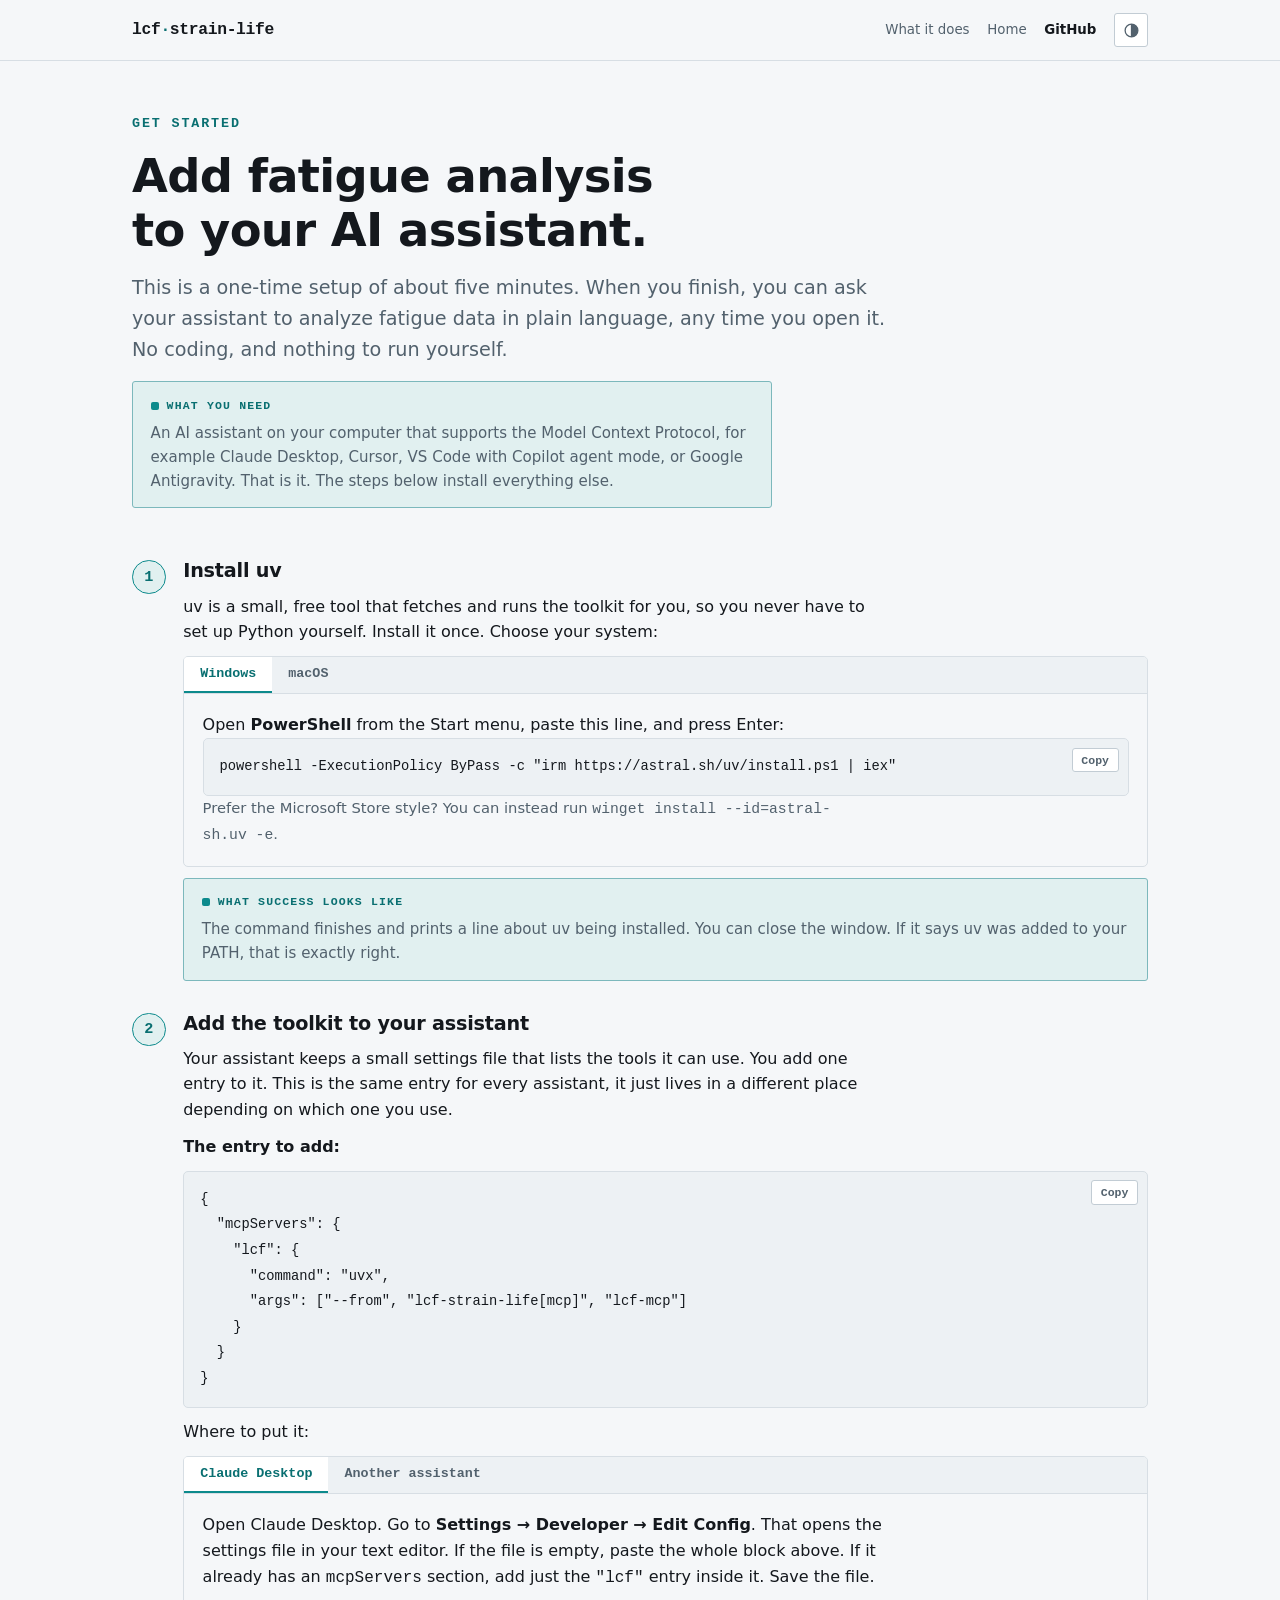
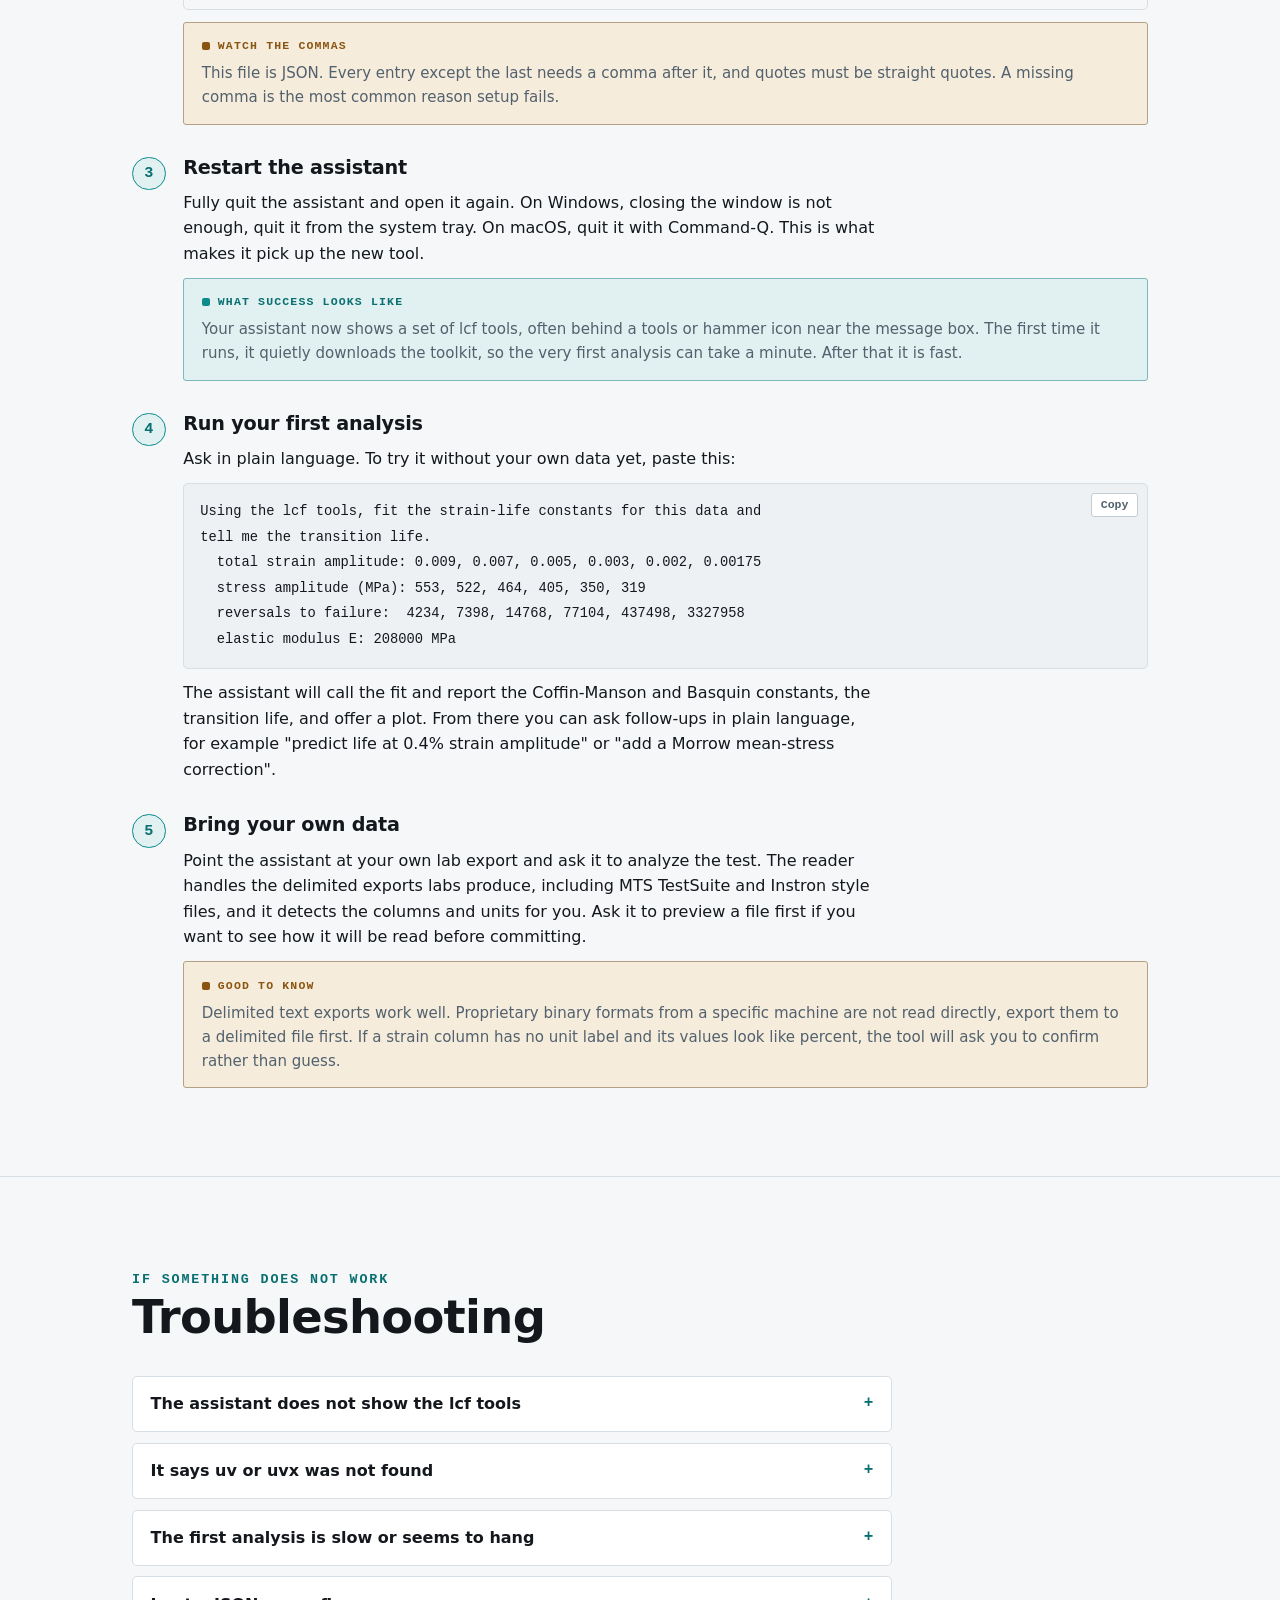
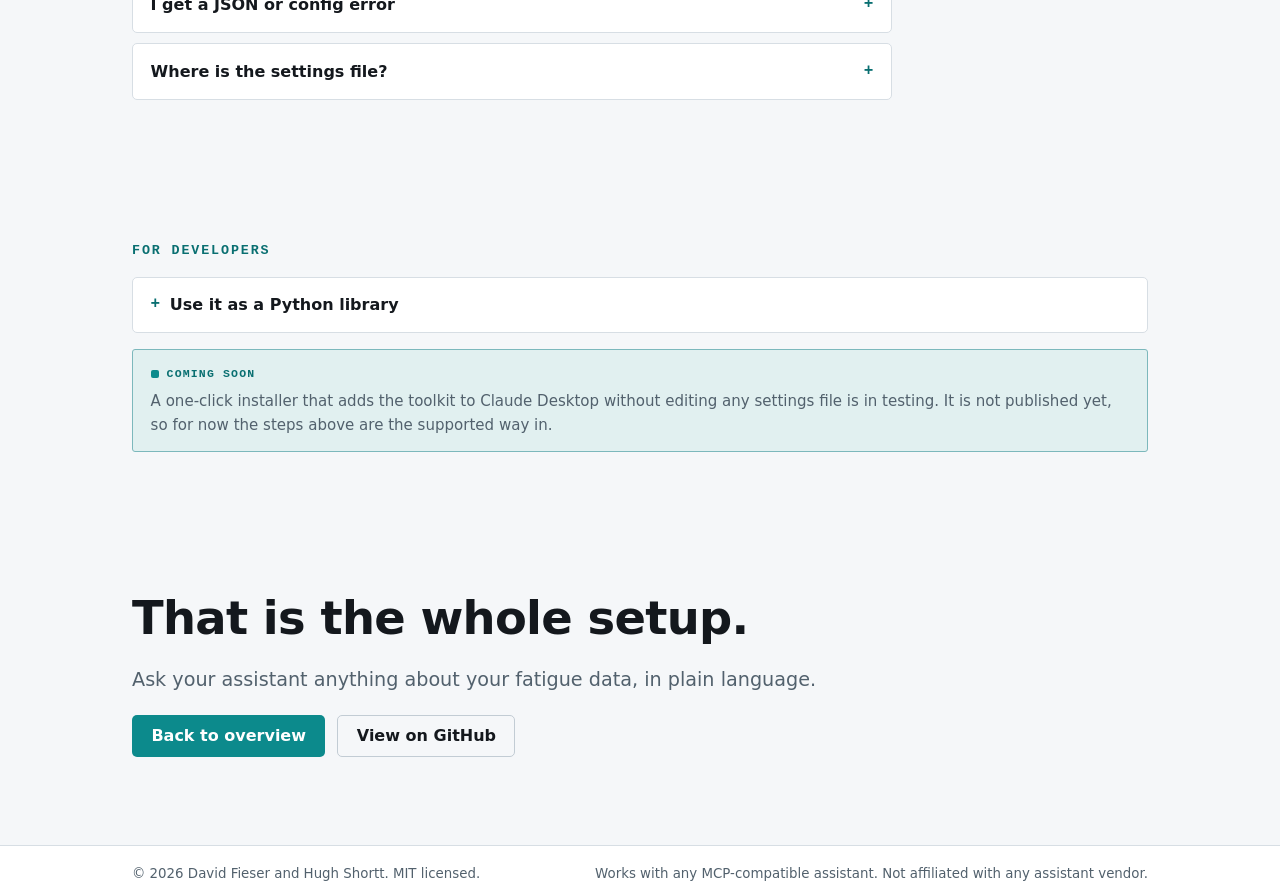
==== website/get-started.html @ 69396d3d "docs(website): add landing page and setup guide with GitHub Pages deploy A hand-written static site " ====
<!doctype html>
<html lang="en">
<head>
  <meta charset="utf-8">
  <meta name="viewport" content="width=device-width, initial-scale=1">
  <title>Get started: lcf-strain-life</title>
  <meta name="description" content="A step-by-step setup for non-programmers: install uv, add the fatigue toolkit to your AI assistant, and run your first analysis.">
  <link rel="icon" href="assets/favicon.svg" type="image/svg+xml">
  <link rel="stylesheet" href="assets/style.css">
</head>
<body>
<a class="skip-link" href="#main">Skip to content</a>

<header class="nav">
  <div class="container nav__inner">
    <a class="brand" href="index.html">lcf<span class="dot">·</span>strain-life</a>
    <nav class="nav__links" aria-label="Primary">
      <a class="hide-sm" href="index.html#what">What it does</a>
      <a href="index.html">Home</a>
      <a class="nav__cta" href="https://github.com/dfieser/lcf-strain-life">GitHub</a>
      <button class="theme-toggle" type="button" data-theme-toggle aria-label="Switch theme" title="Switch light or dark theme">
        <svg viewBox="0 0 24 24" fill="none" aria-hidden="true"><circle cx="12" cy="12" r="9" stroke="currentColor" stroke-width="1.8"></circle><path d="M12 3v18" stroke="currentColor" stroke-width="1.8"></path><path d="M12 3a9 9 0 0 1 0 18z" fill="currentColor"></path></svg>
      </button>
    </nav>
  </div>
</header>

<main id="main">
  <section class="section--tight" style="padding-top:clamp(2.5rem,2rem+3vw,4rem)">
    <div class="container stack" style="gap:1rem">
      <span class="eyebrow">Get started</span>
      <h1 style="font-size:var(--step-4);max-width:20ch">Add fatigue analysis to your AI assistant.</h1>
      <p class="lead">This is a one-time setup of about five minutes. When you finish, you can ask your assistant to analyze fatigue data in plain language, any time you open it. No coding, and nothing to run yourself.</p>
      <div class="callout callout--ok" style="max-width:640px">
        <span class="callout__label">What you need</span>
        <p>An AI assistant on your computer that supports the Model Context Protocol, for example Claude Desktop, Cursor, VS Code with Copilot agent mode, or Google Antigravity. That is it. The steps below install everything else.</p>
      </div>
    </div>
  </section>

  <section class="section" style="padding-top:0">
    <div class="container">
      <div class="steps">

        <!-- Step 1 -->
        <div class="step">
          <div class="step__num" aria-hidden="true"></div>
          <div class="step__body">
            <h3>Install uv</h3>
            <p>uv is a small, free tool that fetches and runs the toolkit for you, so you never have to set up Python yourself. Install it once. Choose your system:</p>
            <div class="tabs" data-tabgroup="os">
              <div class="tablist" role="tablist" aria-label="Operating system">
                <button class="tab" role="tab" id="t-win" data-key="win" aria-controls="p-win" aria-selected="true" tabindex="0">Windows</button>
                <button class="tab" role="tab" id="t-mac" data-key="mac" aria-controls="p-mac" aria-selected="false" tabindex="-1">macOS</button>
              </div>
              <div class="tabpanel" id="p-win" role="tabpanel" aria-labelledby="t-win">
                <p>Open <strong>PowerShell</strong> from the Start menu, paste this line, and press Enter:</p>
                <div class="code"><button class="copy-btn" type="button">Copy</button><pre><code>powershell -ExecutionPolicy ByPass -c "irm https://astral.sh/uv/install.ps1 | iex"</code></pre></div>
                <p style="color:var(--text-muted);font-size:0.92rem">Prefer the Microsoft Store style? You can instead run <code>winget install --id=astral-sh.uv -e</code>.</p>
              </div>
              <div class="tabpanel" id="p-mac" role="tabpanel" aria-labelledby="t-mac" hidden>
                <p>Open the <strong>Terminal</strong> app, paste this line, and press Return:</p>
                <div class="code"><button class="copy-btn" type="button">Copy</button><pre><code>curl -LsSf https://astral.sh/uv/install.sh | sh</code></pre></div>
              </div>
            </div>
            <div class="callout callout--ok">
              <span class="callout__label">What success looks like</span>
              <p>The command finishes and prints a line about uv being installed. You can close the window. If it says uv was added to your PATH, that is exactly right.</p>
            </div>
          </div>
        </div>

        <!-- Step 2 -->
        <div class="step">
          <div class="step__num" aria-hidden="true"></div>
          <div class="step__body">
            <h3>Add the toolkit to your assistant</h3>
            <p>Your assistant keeps a small settings file that lists the tools it can use. You add one entry to it. This is the same entry for every assistant, it just lives in a different place depending on which one you use.</p>
            <p><strong>The entry to add:</strong></p>
            <div class="code"><button class="copy-btn" type="button">Copy</button><pre><code>{
  "mcpServers": {
    "lcf": {
      "command": "uvx",
      "args": ["--from", "lcf-strain-life[mcp]", "lcf-mcp"]
    }
  }
}</code></pre></div>
            <p>Where to put it:</p>
            <div class="tabs" data-tabgroup="client">
              <div class="tablist" role="tablist" aria-label="Assistant">
                <button class="tab" role="tab" id="c-claude" data-key="claude" aria-controls="pc-claude" aria-selected="true" tabindex="0">Claude Desktop</button>
                <button class="tab" role="tab" id="c-other" data-key="other" aria-controls="pc-other" aria-selected="false" tabindex="-1">Another assistant</button>
              </div>
              <div class="tabpanel" id="pc-claude" role="tabpanel" aria-labelledby="c-claude">
                <p>Open Claude Desktop. Go to <strong>Settings &rarr; Developer &rarr; Edit Config</strong>. That opens the settings file in your text editor. If the file is empty, paste the whole block above. If it already has an <code>mcpServers</code> section, add just the <code>"lcf"</code> entry inside it. Save the file.</p>
              </div>
              <div class="tabpanel" id="pc-other" role="tabpanel" aria-labelledby="c-other" hidden>
                <p>Any assistant that supports the Model Context Protocol can use this, including editor-based assistants. The <code>command</code> and <code>args</code> stay the same, only the menu and the file differ.</p>
                <ul>
                  <li><strong>Cursor:</strong> add it in Settings under MCP, using the block above. See the <a href="https://docs.cursor.com/context/model-context-protocol">Cursor MCP docs</a>.</li>
                  <li><strong>VS Code</strong> in Copilot agent mode: run <code>MCP: Add Server</code> from the command palette, or edit <code>.vscode/mcp.json</code>. VS Code names the top-level key <code>servers</code> instead of <code>mcpServers</code>, and the inner <code>command</code> and <code>args</code> are identical. See the <a href="https://code.visualstudio.com/docs/agent-customization/mcp-servers">VS Code MCP docs</a>.</li>
                  <li><strong>Google Antigravity:</strong> add a local MCP server in its MCP settings with the same <code>command</code> and <code>args</code>. See the <a href="https://antigravity.google/docs/mcp">Antigravity MCP docs</a>.</li>
                </ul>
              </div>
            </div>
            <div class="callout callout--warn">
              <span class="callout__label">Watch the commas</span>
              <p>This file is JSON. Every entry except the last needs a comma after it, and quotes must be straight quotes. A missing comma is the most common reason setup fails.</p>
            </div>
          </div>
        </div>

        <!-- Step 3 -->
        <div class="step">
          <div class="step__num" aria-hidden="true"></div>
          <div class="step__body">
            <h3>Restart the assistant</h3>
            <p>Fully quit the assistant and open it again. On Windows, closing the window is not enough, quit it from the system tray. On macOS, quit it with Command-Q. This is what makes it pick up the new tool.</p>
            <div class="callout callout--ok">
              <span class="callout__label">What success looks like</span>
              <p>Your assistant now shows a set of lcf tools, often behind a tools or hammer icon near the message box. The first time it runs, it quietly downloads the toolkit, so the very first analysis can take a minute. After that it is fast.</p>
            </div>
          </div>
        </div>

        <!-- Step 4 -->
        <div class="step">
          <div class="step__num" aria-hidden="true"></div>
          <div class="step__body">
            <h3>Run your first analysis</h3>
            <p>Ask in plain language. To try it without your own data yet, paste this:</p>
            <div class="code"><button class="copy-btn" type="button">Copy</button><pre><code>Using the lcf tools, fit the strain-life constants for this data and
tell me the transition life.
  total strain amplitude: 0.009, 0.007, 0.005, 0.003, 0.002, 0.00175
  stress amplitude (MPa): 553, 522, 464, 405, 350, 319
  reversals to failure:  4234, 7398, 14768, 77104, 437498, 3327958
  elastic modulus E: 208000 MPa</code></pre></div>
            <p>The assistant will call the fit and report the Coffin-Manson and Basquin constants, the transition life, and offer a plot. From there you can ask follow-ups in plain language, for example "predict life at 0.4% strain amplitude" or "add a Morrow mean-stress correction".</p>
          </div>
        </div>

        <!-- Step 5 -->
        <div class="step">
          <div class="step__num" aria-hidden="true"></div>
          <div class="step__body">
            <h3>Bring your own data</h3>
            <p>Point the assistant at your own lab export and ask it to analyze the test. The reader handles the delimited exports labs produce, including MTS TestSuite and Instron style files, and it detects the columns and units for you. Ask it to preview a file first if you want to see how it will be read before committing.</p>
            <div class="callout callout--warn">
              <span class="callout__label">Good to know</span>
              <p>Delimited text exports work well. Proprietary binary formats from a specific machine are not read directly, export them to a delimited file first. If a strain column has no unit label and its values look like percent, the tool will ask you to confirm rather than guess.</p>
            </div>
          </div>
        </div>

      </div>
    </div>
  </section>

  <!-- Troubleshooting -->
  <section class="section" id="troubleshooting">
    <div class="container">
      <div class="section-intro">
        <span class="eyebrow">If something does not work</span>
        <h2>Troubleshooting</h2>
      </div>
      <div class="faq">
        <details><summary>The assistant does not show the lcf tools</summary><p>Make sure you fully quit and reopened it, not just closed the window. Then check the settings file again for a missing comma or a missing closing brace. Most failures are a small typo in that file.</p></details>
        <details><summary>It says uv or uvx was not found</summary><p>Desktop apps do not always see tools installed for the terminal. On Windows, find the full path by running <code>where uvx</code> in PowerShell, then use that full path, for example <code>C:\Users\you\.local\bin\uvx.exe</code>, in place of <code>"uvx"</code> in the settings file. On macOS, use <code>~/.local/bin/uvx</code>. Restarting your computer once after installing uv also resolves this.</p></details>
        <details><summary>The first analysis is slow or seems to hang</summary><p>The first run downloads the toolkit and its scientific libraries. This can take a minute on a normal connection. It only happens once. Later runs start quickly.</p></details>
        <details><summary>I get a JSON or config error</summary><p>The settings file must be valid JSON. Every entry except the last needs a comma, braces must be balanced, and quotes must be straight quotes, not curly ones. Pasting the whole block from Step 2 into an empty file avoids most of these.</p></details>
        <details><summary>Where is the settings file?</summary><p>In Claude Desktop, the reliable way to open it is Settings &rarr; Developer &rarr; Edit Config, which opens the exact file for your system so you never have to hunt for the path.</p></details>
      </div>
    </div>
  </section>

  <!-- Advanced -->
  <section class="section--tight" id="advanced">
    <div class="container stack" style="gap:1rem">
      <span class="eyebrow">For developers</span>
      <details class="disclose">
        <summary>Use it as a Python library</summary>
        <div class="disclose__body">
          <p>If you write Python, you can skip the assistant and call the library directly.</p>
          <div class="code"><button class="copy-btn" type="button">Copy</button><pre><code>pip install "lcf-strain-life[mcp]"</code></pre></div>
          <div class="code"><button class="copy-btn" type="button">Copy</button><pre><code>import lcf

fit = lcf.fit_strain_life(
    total_strain_amp=[0.009, 0.007, 0.005, 0.003, 0.002, 0.00175],
    stress_amp=[553, 522, 464, 405, 350, 319],   # MPa, half-life
    reversals=[4234, 7398, 14768, 77104, 437498, 3327958],
    E=208000,                                     # MPa
    min_plastic_strain=5e-4,
)
print(fit.coffin_manson.eps_f, fit.coffin_manson.c)
print(fit.transition_reversals)</code></pre></div>
          <p>The <a href="https://github.com/dfieser/lcf-strain-life/tree/main/examples">examples folder</a> has runnable scripts, and the <a href="https://github.com/dfieser/lcf-strain-life/blob/main/docs/AGENT_USAGE.md">agent usage guide</a> lists every tool.</p>
        </div>
      </details>
      <div class="callout callout--ok">
        <span class="callout__label">Coming soon</span>
        <p>A one-click installer that adds the toolkit to Claude Desktop without editing any settings file is in testing. It is not published yet, so for now the steps above are the supported way in.</p>
      </div>
    </div>
  </section>

  <section class="section">
    <div class="container cta-band">
      <h2>That is the whole setup.</h2>
      <p class="lead">Ask your assistant anything about your fatigue data, in plain language.</p>
      <div class="btn-row">
        <a class="btn btn-primary" href="index.html">Back to overview</a>
        <a class="btn btn-ghost" href="https://github.com/dfieser/lcf-strain-life">View on GitHub</a>
      </div>
    </div>
  </section>
</main>

<footer class="footer">
  <div class="container">
    <div class="container footer__bottom" style="padding-inline:0;border-top:none">
      <span>&copy; 2026 David Fieser and Hugh Shortt. MIT licensed.</span>
      <span>Works with any MCP-compatible assistant. Not affiliated with any assistant vendor.</span>
    </div>
  </div>
</footer>

<script src="assets/app.js"></script>
</body>
</html>
---- website/assets/style.css ----
/* lcf-strain-life site. Shared design system.
   Lab-instrument aesthetic: cool steel neutrals, a single deep-teal
   measurement accent, sans for reading and mono for readouts. */

/* ---- Tokens ------------------------------------------------------------ */
:root {
  --bg:          #F5F7F9;
  --surface:     #FFFFFF;
  --surface-2:   #EDF1F4;
  --text:        #14181D;
  --text-muted:  #52616D;
  --border:      #D7DEE4;
  --border-strong: #C2CCD4;
  --accent:      #0C8A8C;   /* teal, for filled controls */
  --accent-ink:  #096F71;   /* darker teal, AA for text links on light */
  --accent-soft: #E1F0F0;   /* teal wash for surfaces */
  --on-accent:   #FFFFFF;
  --caution:     #8A5510;   /* amber, honesty/caution notes only */
  --caution-soft:#F6ECDC;
  --hero-grid: url("data:image/svg+xml,%3Csvg%20xmlns='http://www.w3.org/2000/svg'%20width='28'%20height='28'%3E%3Cpath%20d='M28%200H0V28'%20fill='none'%20stroke='%23d3dae0'%20stroke-width='1'/%3E%3C/svg%3E");

  --font-sans: system-ui, -apple-system, "Segoe UI", Roboto, Helvetica, Arial, sans-serif;
  --font-mono: ui-monospace, "Cascadia Code", "SF Mono", Menlo, Consolas, "Liberation Mono", monospace;

  --step--1: 0.836rem;
  --step-0:  1rem;
  --step-1:  1.2rem;
  --step-2:  1.44rem;
  --step-3:  1.85rem;
  --step-4:  clamp(2rem, 1.4rem + 2.6vw, 2.9rem);
  --step-5:  clamp(2.5rem, 1.6rem + 4vw, 3.7rem);

  --measure: 68ch;
  --container: 1080px;
  --radius: 5px;
  --radius-sm: 3px;
  --gap: clamp(1rem, 0.6rem + 1.5vw, 1.6rem);
}

@media (prefers-color-scheme: dark) {
  :root {
    --bg:          #0E1317;
    --surface:     #151C22;
    --surface-2:   #1C242B;
    --text:        #E7ECEF;
    --text-muted:  #9CA9B3;
    --border:      #273139;
    --border-strong: #354049;
    --accent:      #2BC4B8;
    --accent-ink:  #4FD6CB;
    --accent-soft: #123033;
    --on-accent:   #06201E;
    --caution:     #E0A45B;
    --caution-soft:#241C10;
    --hero-grid: url("data:image/svg+xml,%3Csvg%20xmlns='http://www.w3.org/2000/svg'%20width='28'%20height='28'%3E%3Cpath%20d='M28%200H0V28'%20fill='none'%20stroke='%231e262d'%20stroke-width='1'/%3E%3C/svg%3E");
  }
}
/* Explicit toggle wins over the media query in both directions. */
:root[data-theme="light"] {
  --bg:#F5F7F9; --surface:#FFFFFF; --surface-2:#EDF1F4; --text:#14181D;
  --text-muted:#52616D; --border:#D7DEE4; --border-strong:#C2CCD4;
  --accent:#0C8A8C; --accent-ink:#096F71; --accent-soft:#E1F0F0; --on-accent:#FFFFFF;
  --caution:#8A5510; --caution-soft:#F6ECDC;
  --hero-grid: url("data:image/svg+xml,%3Csvg%20xmlns='http://www.w3.org/2000/svg'%20width='28'%20height='28'%3E%3Cpath%20d='M28%200H0V28'%20fill='none'%20stroke='%23d3dae0'%20stroke-width='1'/%3E%3C/svg%3E");
}
:root[data-theme="dark"] {
  --bg:#0E1317; --surface:#151C22; --surface-2:#1C242B; --text:#E7ECEF;
  --text-muted:#9CA9B3; --border:#273139; --border-strong:#354049;
  --accent:#2BC4B8; --accent-ink:#4FD6CB; --accent-soft:#123033; --on-accent:#06201E;
  --caution:#E0A45B; --caution-soft:#241C10;
  --hero-grid: url("data:image/svg+xml,%3Csvg%20xmlns='http://www.w3.org/2000/svg'%20width='28'%20height='28'%3E%3Cpath%20d='M28%200H0V28'%20fill='none'%20stroke='%231e262d'%20stroke-width='1'/%3E%3C/svg%3E");
}

/* ---- Reset ------------------------------------------------------------- */
*, *::before, *::after { box-sizing: border-box; }
* { margin: 0; }
html { -webkit-text-size-adjust: 100%; scroll-behavior: smooth; }
@media (prefers-reduced-motion: reduce) {
  html { scroll-behavior: auto; }
  *, *::before, *::after { animation-duration: 0.01ms !important; transition-duration: 0.01ms !important; }
}

body {
  font-family: var(--font-sans);
  font-size: var(--step-0);
  line-height: 1.6;
  color: var(--text);
  background: var(--bg);
  -webkit-font-smoothing: antialiased;
  text-rendering: optimizeLegibility;
}

img { max-width: 100%; display: block; height: auto; }
a { color: var(--accent-ink); text-underline-offset: 2px; }
a:hover { text-decoration: underline; }

h1, h2, h3 { line-height: 1.15; text-wrap: balance; letter-spacing: -0.015em; font-weight: 750; }
h1 { font-size: var(--step-5); }
h2 { font-size: var(--step-4); }
h3 { font-size: var(--step-2); letter-spacing: -0.01em; }
p { max-width: var(--measure); }

:focus-visible { outline: 2.5px solid var(--accent); outline-offset: 2px; border-radius: 3px; }

/* ---- Layout ------------------------------------------------------------ */
.container { width: 100%; max-width: var(--container); margin-inline: auto; padding-inline: clamp(1.1rem, 0.6rem + 2vw, 2rem); }
.section { padding-block: clamp(3rem, 2rem + 5vw, 5.5rem); }
.section--tight { padding-block: clamp(2rem, 1.4rem + 3vw, 3.25rem); }
.section + .section { border-top: 1px solid var(--border); }
.stack { display: flex; flex-direction: column; gap: 1rem; }
.eyebrow {
  font-family: var(--font-mono); font-size: var(--step--1); font-weight: 600;
  letter-spacing: 0.14em; text-transform: uppercase; color: var(--accent-ink);
}
.lead { font-size: var(--step-1); color: var(--text-muted); max-width: 62ch; }
.section-intro { max-width: 64ch; margin-bottom: 2rem; }

/* ---- Nav --------------------------------------------------------------- */
.nav {
  position: sticky; top: 0; z-index: 20;
  background: var(--bg);
  border-bottom: 1px solid var(--border);
}
.nav__inner { display: flex; align-items: center; gap: 1.25rem; min-height: 60px; }
.brand { font-family: var(--font-mono); font-weight: 700; letter-spacing: -0.02em; color: var(--text); text-decoration: none; font-size: 1.02rem; }
.brand:hover { text-decoration: none; }
.brand .dot { color: var(--accent-ink); }
.nav__links { display: flex; align-items: center; gap: 1.1rem; margin-left: auto; }
.nav__links a { color: var(--text-muted); text-decoration: none; font-size: var(--step--1); }
.nav__links a:hover { color: var(--text); text-decoration: none; }
.nav__cta { color: var(--text) !important; font-weight: 600; }
@media (max-width: 720px) { .nav__links .hide-sm { display: none; } }

.theme-toggle {
  display: inline-grid; place-items: center; width: 34px; height: 34px;
  border: 1px solid var(--border-strong); border-radius: var(--radius-sm);
  background: var(--surface); color: var(--text-muted); cursor: pointer;
}
.theme-toggle:hover { color: var(--text); border-color: var(--accent); }
.theme-toggle svg { width: 17px; height: 17px; }

/* ---- Buttons ----------------------------------------------------------- */
.btn {
  display: inline-flex; align-items: center; gap: 0.5rem;
  font-weight: 600; font-size: var(--step-0); line-height: 1;
  padding: 0.75rem 1.15rem; border-radius: var(--radius);
  border: 1px solid transparent; text-decoration: none; cursor: pointer;
  transition: transform 0.12s ease, background 0.15s ease, border-color 0.15s ease;
}
.btn:hover { text-decoration: none; }
.btn:active { transform: translateY(1px); }
.btn-primary { background: var(--accent); color: var(--on-accent); }
.btn-primary:hover { background: color-mix(in srgb, var(--accent) 88%, #000); }
.btn-ghost { background: transparent; color: var(--text); border-color: var(--border-strong); }
.btn-ghost:hover { border-color: var(--accent); color: var(--accent-ink); }
.btn-row { display: flex; flex-wrap: wrap; gap: 0.75rem; align-items: center; }

/* ---- Chips ------------------------------------------------------------- */
.chips { display: flex; flex-wrap: wrap; gap: 0.5rem; }
.chip {
  display: inline-flex; align-items: center; gap: 0.45rem;
  font-family: var(--font-mono); font-size: var(--step--1);
  padding: 0.3rem 0.6rem; border: 1px solid var(--border);
  border-radius: var(--radius-sm); background: var(--surface); color: var(--text-muted);
  text-decoration: none;
}
a.chip:hover { border-color: var(--accent); color: var(--accent-ink); text-decoration: none; }
.chip b { color: var(--text); font-weight: 700; }

/* ---- Hero -------------------------------------------------------------- */
/* Graph-paper texture drawn with a tiled SVG line, no gradients. Uniform and
   faint so it reads as a plotting grid, not a centered decorative motif. */
.hero { position: relative; overflow: hidden; }
.hero::before {
  content: ""; position: absolute; inset: 0; z-index: 0; pointer-events: none;
  background-image: var(--hero-grid);
  background-size: 28px 28px;
}
.hero__grid { position: relative; z-index: 1; display: grid; grid-template-columns: 1.05fr 0.95fr; gap: clamp(1.5rem, 1rem + 3vw, 3.5rem); align-items: center; }
.hero__copy { display: flex; flex-direction: column; gap: 1.25rem; }
.hero h1 { max-width: 15ch; }
.hero .lead { font-size: clamp(1.05rem, 1rem + 0.4vw, 1.28rem); }
.hero__note { font-family: var(--font-mono); font-size: var(--step--1); color: var(--text-muted); }
@media (max-width: 860px) {
  .hero__grid { grid-template-columns: 1fr; }
  .hero__visual { order: -1; }
}

/* Interaction readout card (illustration, real numbers) */
.readout { border: 1px solid var(--border-strong); border-radius: var(--radius); background: var(--surface); overflow: hidden; }
.readout__bar { display: flex; align-items: center; gap: 0.5rem; padding: 0.6rem 0.85rem; border-bottom: 1px solid var(--border); background: var(--surface-2); }
.readout__bar .lamp { width: 9px; height: 9px; border-radius: 50%; background: var(--border-strong); }
.readout__bar .lamp.on { background: var(--accent); }
.readout__bar .title { font-family: var(--font-mono); font-size: 0.76rem; letter-spacing: 0.08em; text-transform: uppercase; color: var(--text-muted); margin-left: 0.25rem; }
.readout__body { padding: 0.95rem 1rem 1.1rem; display: flex; flex-direction: column; gap: 0.8rem; }
.msg { display: flex; flex-direction: column; gap: 0.3rem; }
.msg .who { font-family: var(--font-mono); font-size: 0.72rem; letter-spacing: 0.1em; text-transform: uppercase; color: var(--text-muted); }
.msg .bubble { font-size: 0.96rem; padding: 0.6rem 0.75rem; border-radius: 8px; }
.msg.user .bubble { background: var(--surface-2); border: 1px solid var(--border); }
.msg.bot .bubble { background: var(--accent-soft); border: 1px solid color-mix(in srgb, var(--accent) 30%, var(--border)); }
.readout dl { display: grid; grid-template-columns: auto 1fr; gap: 0.15rem 0.9rem; font-family: var(--font-mono); font-size: 0.83rem; margin: 0.1rem 0; }
.readout dt { color: var(--text-muted); }
.readout dd { color: var(--text); font-weight: 600; text-align: right; font-variant-numeric: tabular-nums; }
.readout__plot { border: 1px solid var(--border); border-radius: 8px; overflow: hidden; background: #fff; }
.caption { font-size: var(--step--1); color: var(--text-muted); margin-top: 0.6rem; }
.caption--center { text-align: center; }

/* ---- Feature grid ------------------------------------------------------ */
.grid-cards { display: grid; grid-template-columns: repeat(auto-fit, minmax(255px, 1fr)); gap: var(--gap); }
.card { border: 1px solid var(--border); border-radius: var(--radius); padding: 1.3rem 1.35rem; background: var(--surface); display: flex; flex-direction: column; gap: 0.5rem; }
.card h3 { font-size: var(--step-1); }
.card p { color: var(--text-muted); font-size: 0.96rem; }
.card__tag { font-family: var(--font-mono); font-size: 0.72rem; letter-spacing: 0.1em; text-transform: uppercase; color: var(--accent-ink); }
.note-line { margin-top: 1.6rem; font-size: 0.96rem; color: var(--text-muted); }

/* ---- Example ----------------------------------------------------------- */
.example { display: grid; grid-template-columns: 1fr 1fr; gap: clamp(1.5rem, 1rem + 3vw, 3rem); align-items: center; }
@media (max-width: 820px) { .example { grid-template-columns: 1fr; } }

/* ---- Callouts ---------------------------------------------------------- */
/* Full tinted border plus a small square indicator, deliberately not the
   colored left-border card that reads as AI-generated. */
.callout { border: 1px solid var(--border); border-radius: var(--radius-sm); padding: 0.9rem 1.1rem; background: var(--surface); display: flex; flex-direction: column; gap: 0.35rem; }
.callout .callout__label { display: inline-flex; align-items: center; gap: 0.5rem; font-family: var(--font-mono); font-size: 0.72rem; letter-spacing: 0.1em; text-transform: uppercase; font-weight: 700; }
.callout .callout__label::before { content: ""; width: 8px; height: 8px; border-radius: 2px; background: var(--text-muted); flex: none; }
.callout p { font-size: 0.94rem; color: var(--text-muted); max-width: none; }
.callout--ok { border-color: color-mix(in srgb, var(--accent) 45%, var(--border)); background: var(--accent-soft); }
.callout--ok .callout__label { color: var(--accent-ink); }
.callout--ok .callout__label::before { background: var(--accent); }
.callout--warn { border-color: color-mix(in srgb, var(--caution) 45%, var(--border)); background: var(--caution-soft); }
.callout--warn .callout__label { color: var(--caution); }
.callout--warn .callout__label::before { background: var(--caution); }

/* ---- Code + copy ------------------------------------------------------- */
.code { position: relative; border: 1px solid var(--border); border-radius: var(--radius); background: var(--surface-2); overflow: hidden; }
.code pre { margin: 0; padding: 0.95rem 1rem; overflow-x: auto; }
.code code { font-family: var(--font-mono); font-size: 0.86rem; line-height: 1.55; color: var(--text); }
.copy-btn {
  position: absolute; top: 0.55rem; right: 0.55rem;
  font-family: var(--font-mono); font-size: 0.72rem; font-weight: 600;
  padding: 0.3rem 0.55rem; border: 1px solid var(--border-strong);
  border-radius: var(--radius-sm); background: var(--surface); color: var(--text-muted); cursor: pointer;
}
.copy-btn:hover { color: var(--text); border-color: var(--accent); }
.copy-btn.copied { color: var(--accent-ink); border-color: var(--accent); }

/* ---- Tabs -------------------------------------------------------------- */
.tabs { border: 1px solid var(--border); border-radius: var(--radius); overflow: hidden; }
.tablist { display: flex; flex-wrap: wrap; gap: 0; background: var(--surface-2); border-bottom: 1px solid var(--border); }
.tab {
  font-family: var(--font-mono); font-size: var(--step--1); font-weight: 600;
  padding: 0.6rem 1rem; border: none; background: transparent; color: var(--text-muted);
  cursor: pointer; border-bottom: 2px solid transparent;
}
.tab:hover { color: var(--text); }
.tab[aria-selected="true"] { color: var(--accent-ink); background: var(--surface); border-bottom-color: var(--accent); }
.tabpanel { padding: 1.15rem; }
.tabpanel[hidden] { display: none; }
.tabpanel > *:first-child { margin-top: 0; }
.tabpanel ul { margin: 0.2rem 0 0; padding-left: 1.15rem; display: flex; flex-direction: column; gap: 0.55rem; }
.tabpanel li { color: var(--text-muted); }
.tabpanel li strong { color: var(--text); }

/* ---- Steps ------------------------------------------------------------- */
.steps { display: flex; flex-direction: column; gap: 2rem; counter-reset: step; }
.step { display: grid; grid-template-columns: auto 1fr; gap: 1.1rem; align-items: start; }
.step__num {
  counter-increment: step; font-family: var(--font-mono); font-weight: 700;
  width: 2.1rem; height: 2.1rem; display: grid; place-items: center;
  border: 1px solid var(--accent); color: var(--accent-ink); border-radius: 50%;
  background: var(--accent-soft); font-size: 0.95rem;
}
.step__num::before { content: counter(step); }
.step__body { display: flex; flex-direction: column; gap: 0.7rem; min-width: 0; }
.step__body h3 { font-size: var(--step-1); }

/* ---- Details (advanced) ------------------------------------------------ */
.disclose { border: 1px solid var(--border); border-radius: var(--radius); background: var(--surface); }
.disclose > summary { cursor: pointer; padding: 0.9rem 1.1rem; font-weight: 650; list-style: none; display: flex; align-items: center; gap: 0.6rem; }
.disclose > summary::-webkit-details-marker { display: none; }
.disclose > summary::before { content: "+"; font-family: var(--font-mono); color: var(--accent-ink); font-weight: 700; }
.disclose[open] > summary::before { content: "\2212"; }
.disclose__body { padding: 0 1.1rem 1.1rem; display: flex; flex-direction: column; gap: 0.85rem; }

/* ---- FAQ --------------------------------------------------------------- */
.faq { display: flex; flex-direction: column; gap: 0.65rem; max-width: 760px; }
.faq details { border: 1px solid var(--border); border-radius: var(--radius); background: var(--surface); }
.faq summary { cursor: pointer; padding: 0.9rem 1.1rem; font-weight: 650; list-style: none; display: flex; justify-content: space-between; gap: 1rem; }
.faq summary::-webkit-details-marker { display: none; }
.faq summary::after { content: "+"; font-family: var(--font-mono); color: var(--accent-ink); }
.faq details[open] summary::after { content: "\2212"; }
.faq details p { padding: 0 1.1rem 1rem; color: var(--text-muted); max-width: none; }

/* ---- CTA band + footer ------------------------------------------------- */
.cta-band { display: flex; flex-direction: column; align-items: flex-start; gap: 1.2rem; }
.cta-band h2 { max-width: 20ch; }
.cta-band .btn-row { justify-content: flex-start; }

.footer { border-top: 1px solid var(--border); background: var(--surface); color: var(--text-muted); font-size: var(--step--1); }
.footer__grid { display: flex; flex-wrap: wrap; gap: 1.5rem 3rem; justify-content: space-between; padding-block: 2.5rem; }
.footer h4 { font-family: var(--font-mono); font-size: 0.72rem; letter-spacing: 0.12em; text-transform: uppercase; color: var(--text); margin-bottom: 0.6rem; }
.footer a { color: var(--text-muted); text-decoration: none; }
.footer a:hover { color: var(--accent-ink); }
.footer__links { display: flex; flex-direction: column; gap: 0.35rem; }
.footer__meta { max-width: 34ch; line-height: 1.7; }
.footer__bottom { border-top: 1px solid var(--border); padding-block: 1.1rem; display: flex; flex-wrap: wrap; gap: 0.5rem 1.5rem; justify-content: space-between; }

.skip-link { position: absolute; left: -999px; top: 0; background: var(--accent); color: var(--on-accent); padding: 0.6rem 1rem; border-radius: 0 0 var(--radius) 0; z-index: 50; }
.skip-link:focus { left: 0; }
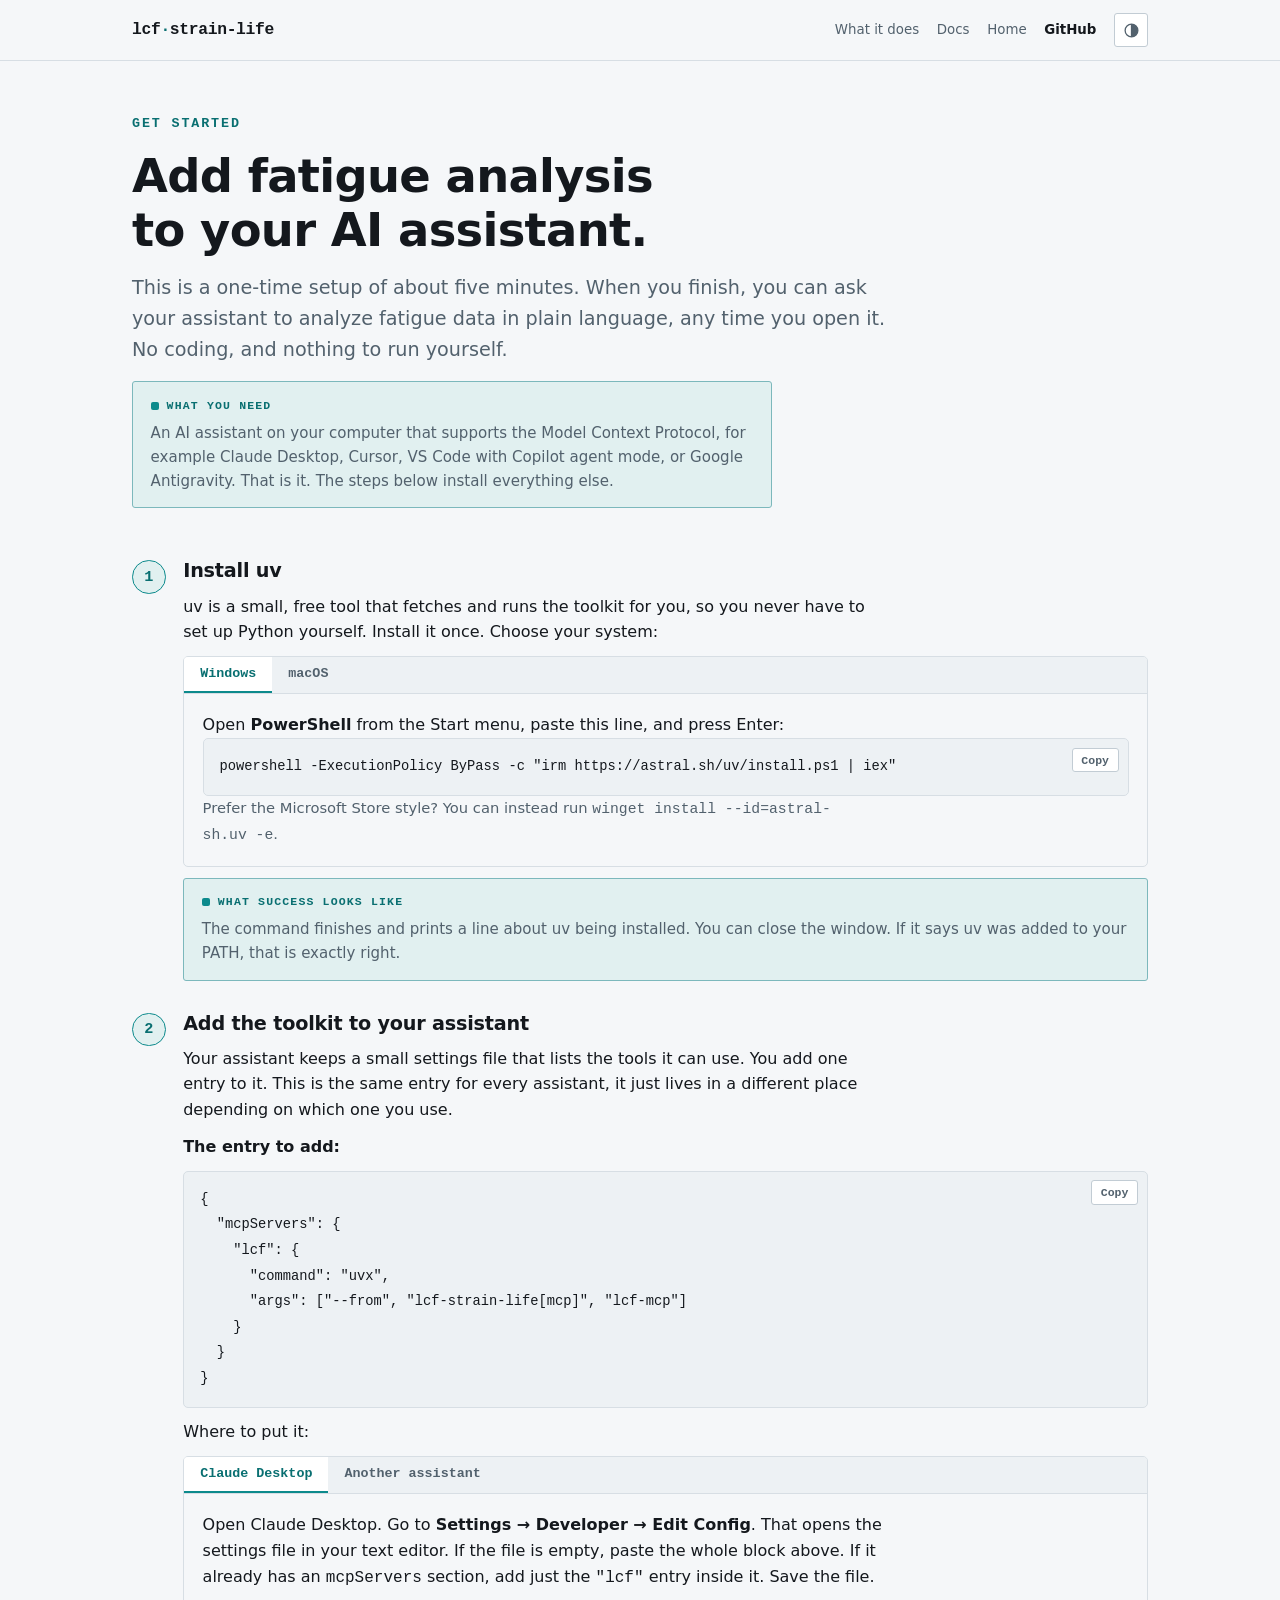
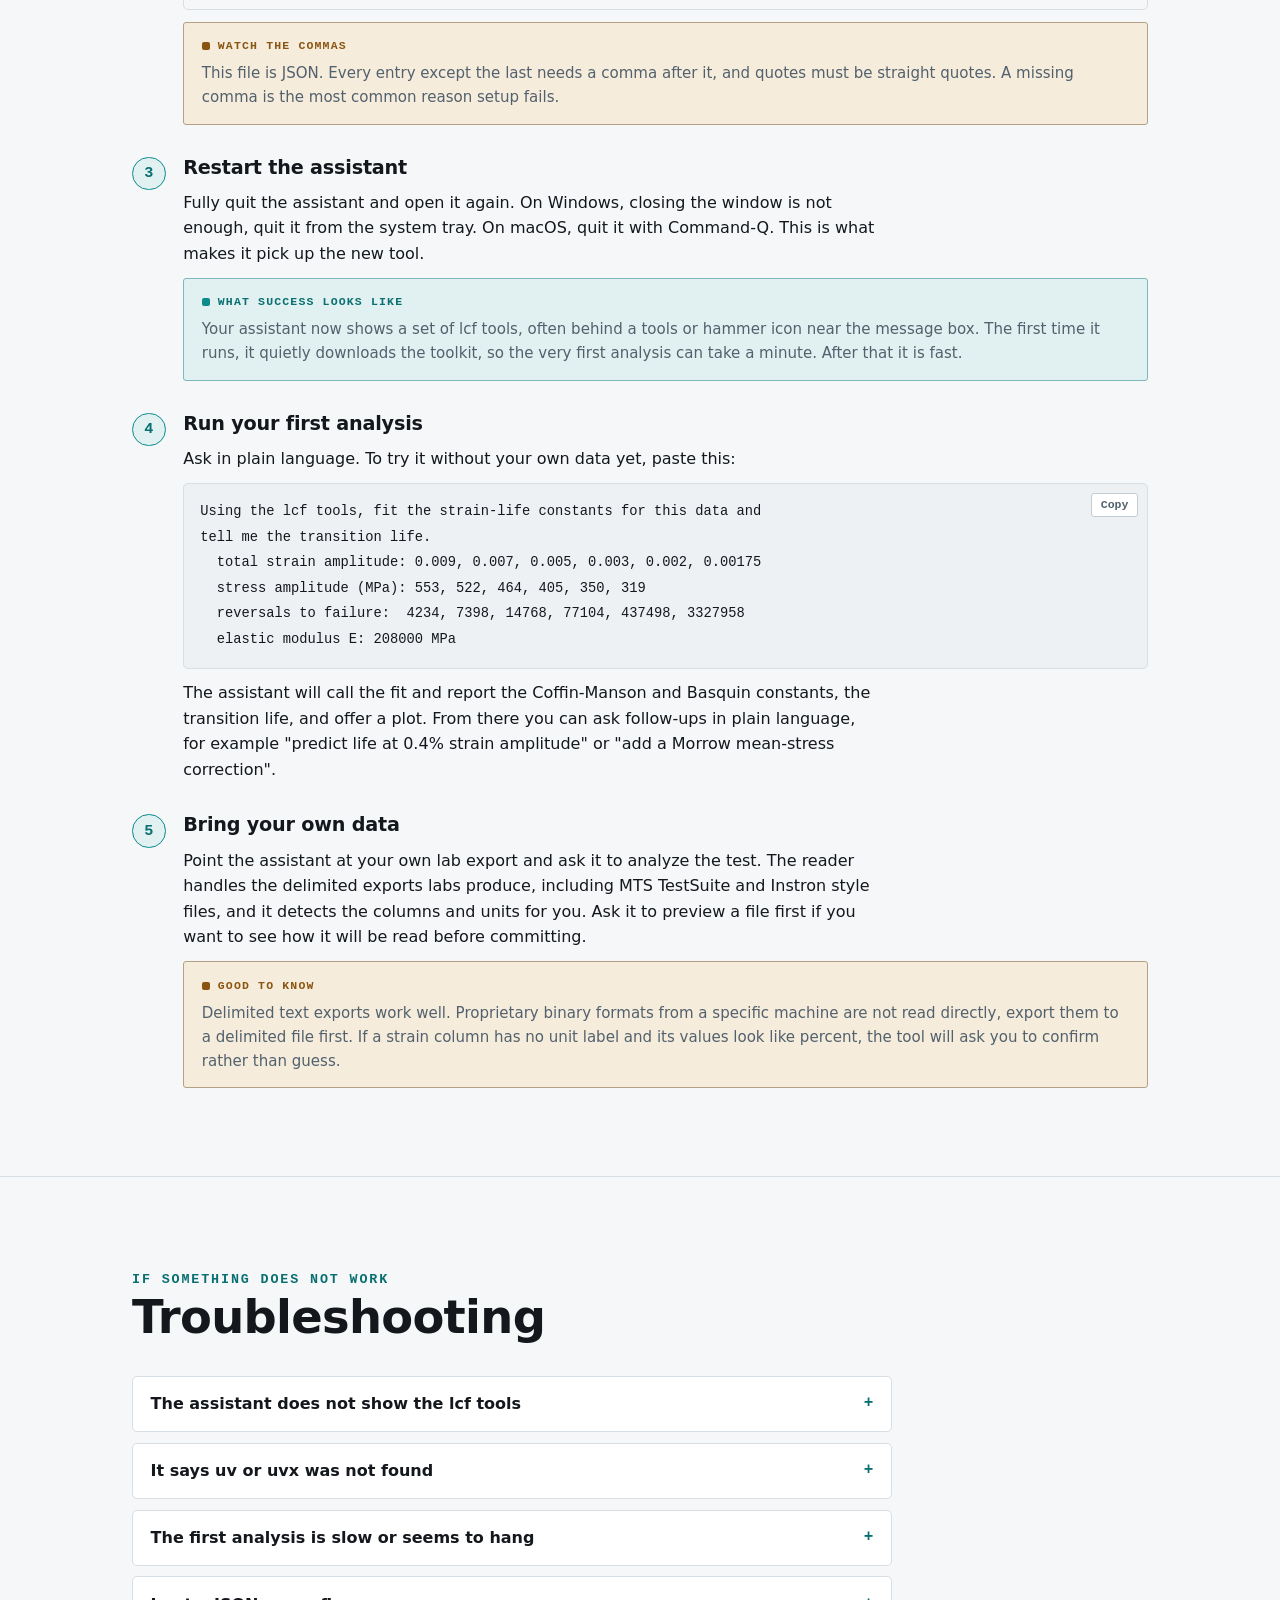
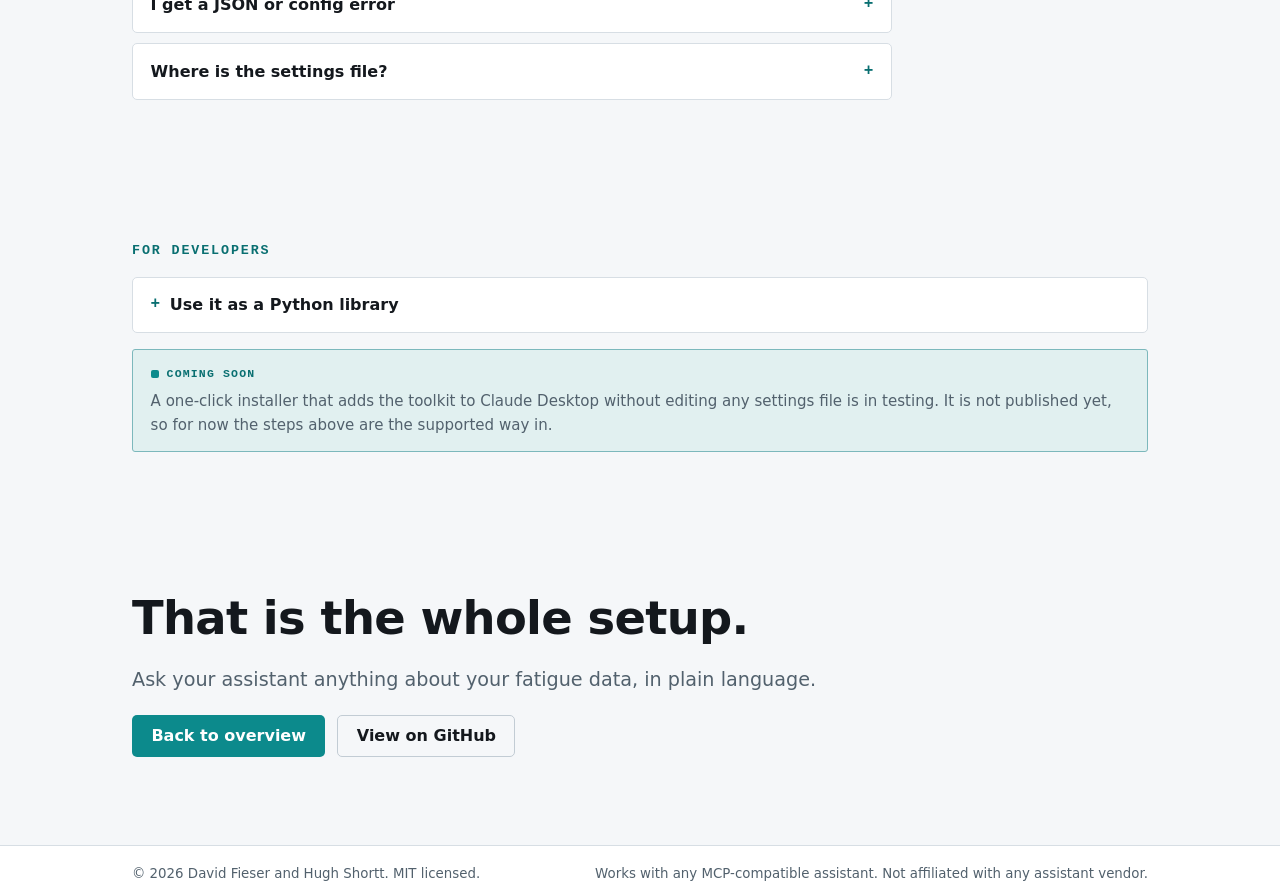
==== commit c140cdcd: "feat(docs): rendered documentation site under /docs/ on Pages mkdocs-material site built from docs/:" ====
--- a/website/get-started.html
+++ b/website/get-started.html
@@ -16,6 +16,7 @@
     <a class="brand" href="index.html">lcf<span class="dot">·</span>strain-life</a>
     <nav class="nav__links" aria-label="Primary">
       <a class="hide-sm" href="index.html#what">What it does</a>
+      <a href="docs/">Docs</a>
       <a href="index.html">Home</a>
       <a class="nav__cta" href="https://github.com/dfieser/lcf-strain-life">GitHub</a>
       <button class="theme-toggle" type="button" data-theme-toggle aria-label="Switch theme" title="Switch light or dark theme">
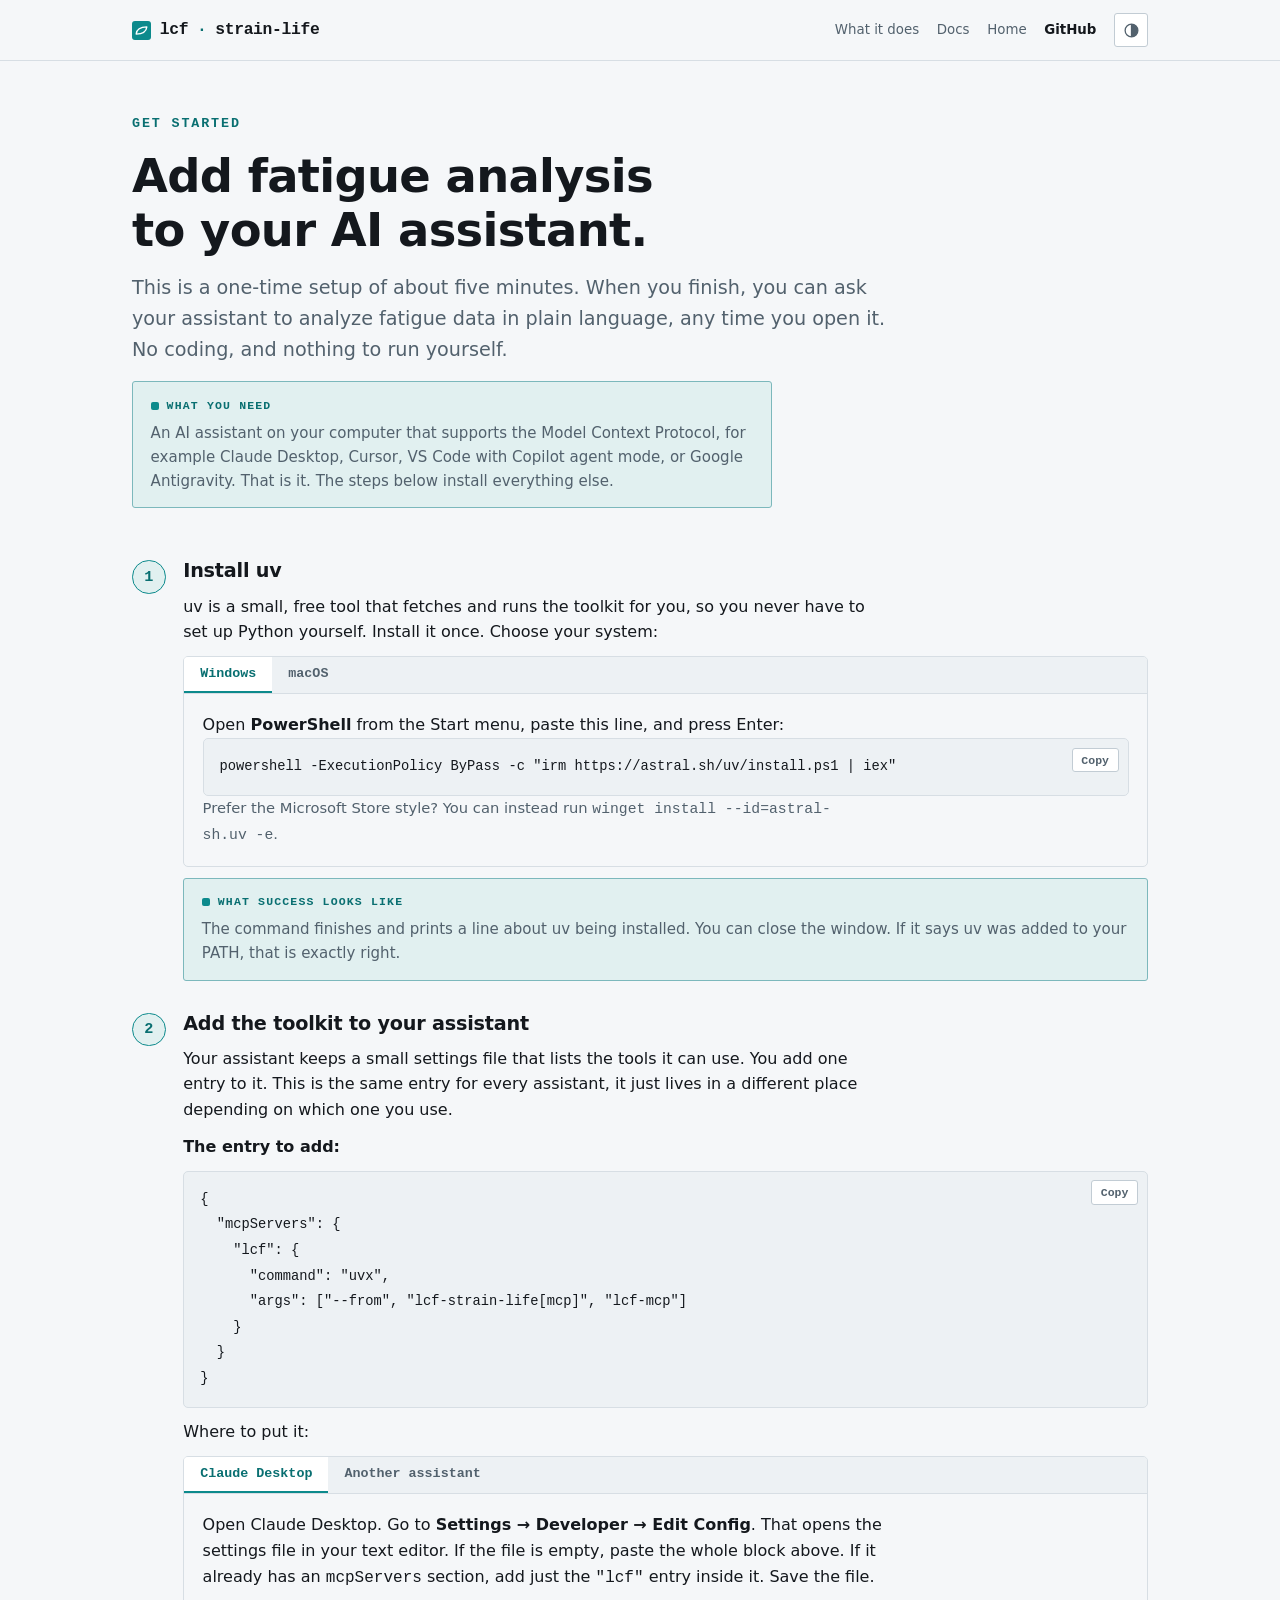
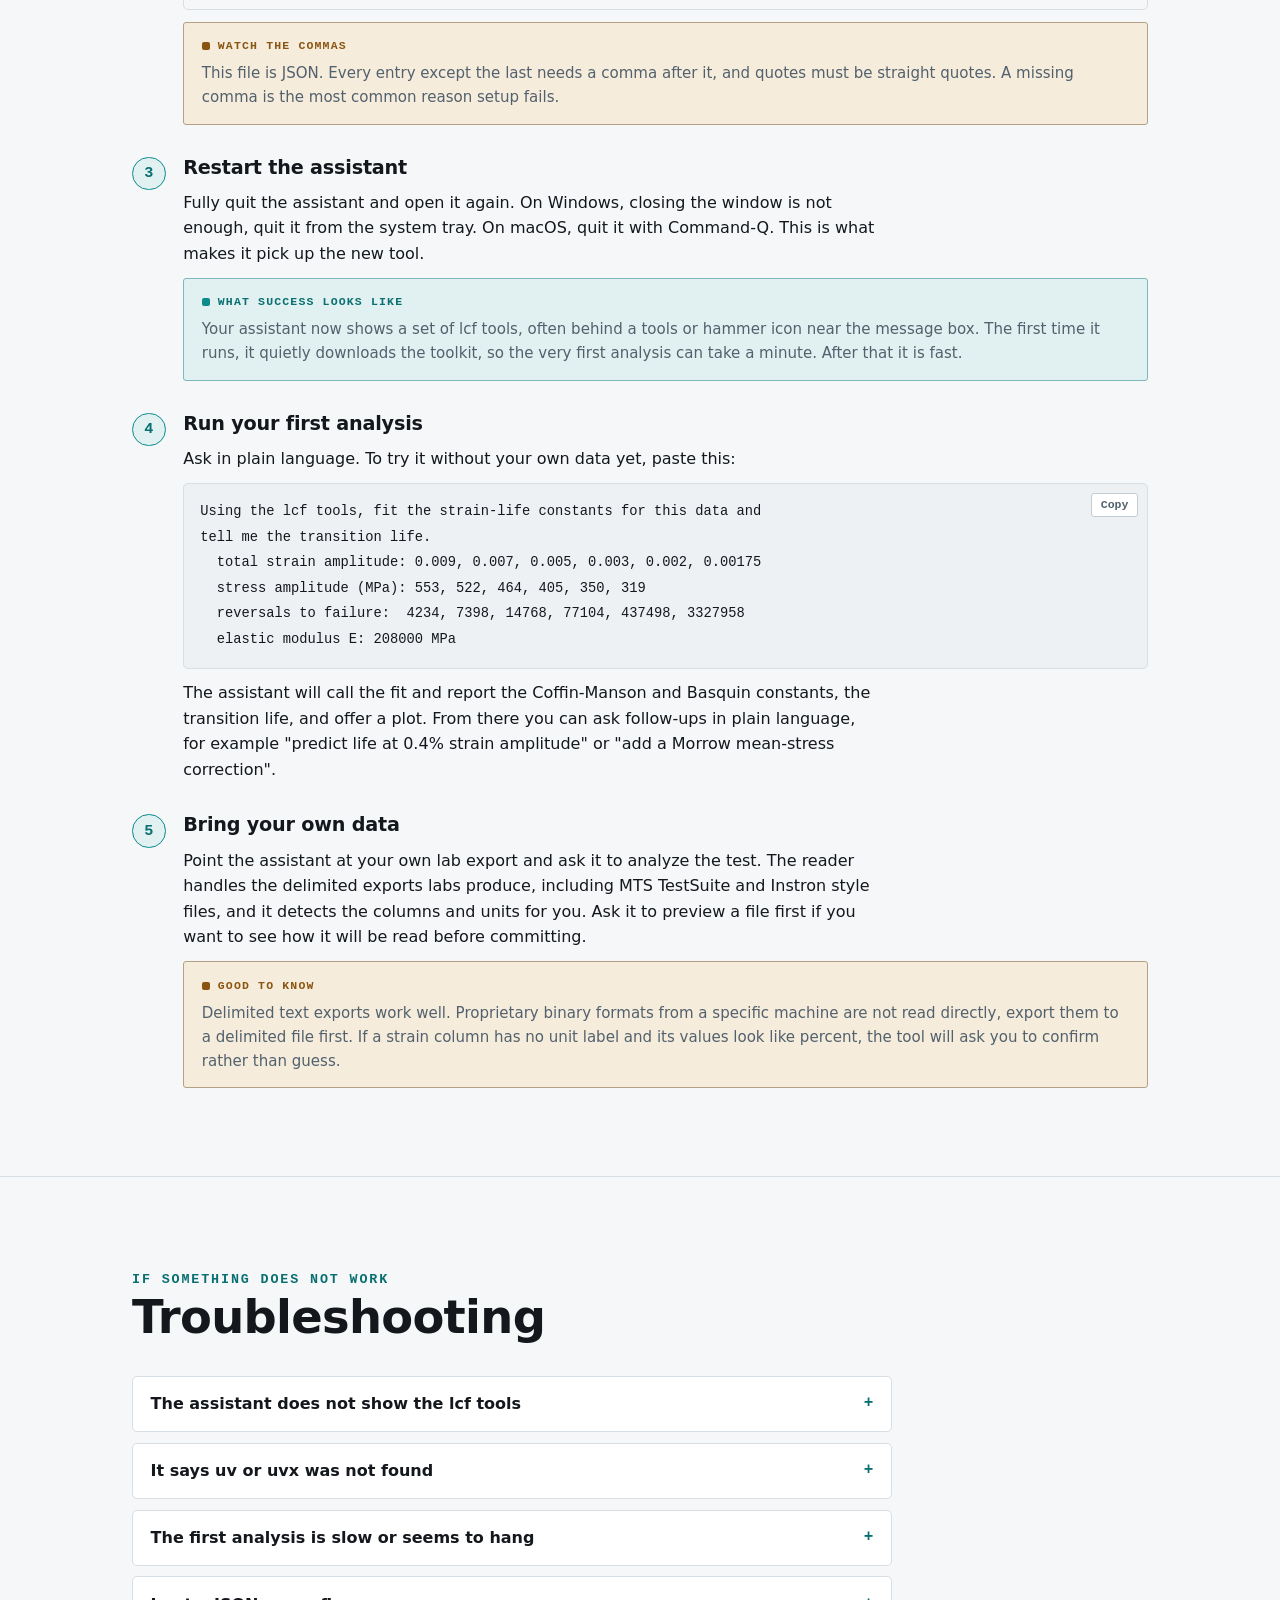
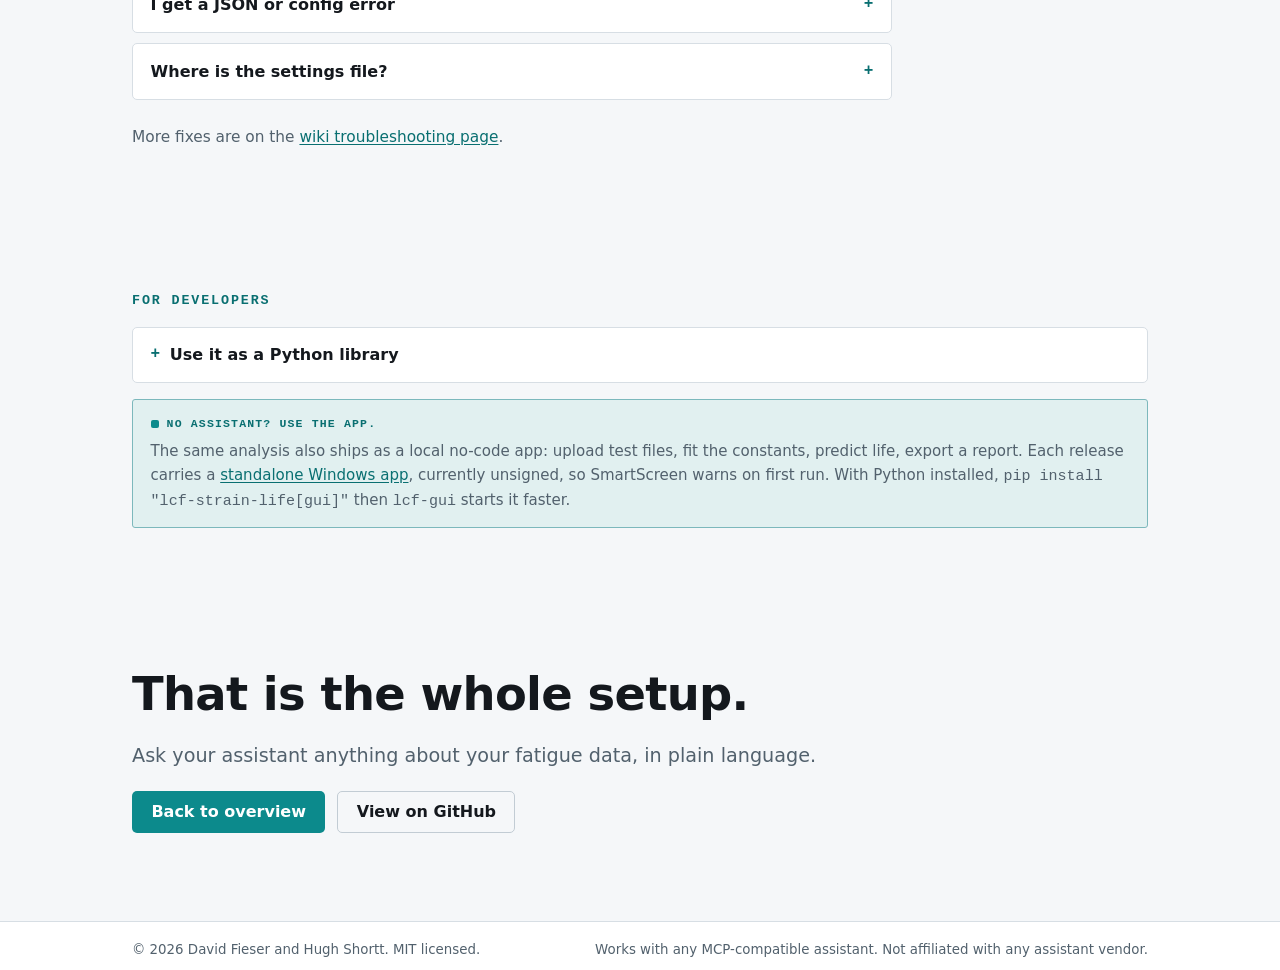
==== commit a92e4794: "feat(site): design pass with the brand figures and the app callout The hero readout and the example " ====
--- a/website/get-started.html
+++ b/website/get-started.html
@@ -5,15 +5,88 @@
   <meta name="viewport" content="width=device-width, initial-scale=1">
   <title>Get started: lcf-strain-life</title>
   <meta name="description" content="A step-by-step setup for non-programmers: install uv, add the fatigue toolkit to your AI assistant, and run your first analysis.">
+  <link rel="canonical" href="https://dfieser.github.io/lcf-strain-life/get-started.html">
+  <meta property="og:type" content="website">
+  <meta property="og:title" content="Get started: lcf-strain-life">
+  <meta property="og:description" content="A step-by-step setup for non-programmers: install uv, add the fatigue toolkit to your AI assistant, and run your first analysis.">
+  <meta property="og:url" content="https://dfieser.github.io/lcf-strain-life/get-started.html">
+  <meta property="og:image" content="https://dfieser.github.io/lcf-strain-life/assets/img/social-preview.png">
+  <meta property="og:image:width" content="1280">
+  <meta property="og:image:height" content="640">
+  <meta name="twitter:card" content="summary_large_image">
   <link rel="icon" href="assets/favicon.svg" type="image/svg+xml">
   <link rel="stylesheet" href="assets/style.css">
+  <script type="application/ld+json">
+  {
+    "@context": "https://schema.org",
+    "@type": "HowTo",
+    "name": "Add fatigue analysis to your AI assistant",
+    "description": "Set up the lcf-strain-life MCP server for an AI assistant such as Claude Desktop, Cursor, VS Code, or Google Antigravity, and run a first strain-life analysis.",
+    "totalTime": "PT10M",
+    "step": [
+      {
+        "@type": "HowToStep",
+        "name": "Install uv",
+        "text": "Install the uv package manager with the one-line installer for your platform. uv downloads and runs the toolkit on demand, so nothing else needs to be installed."
+      },
+      {
+        "@type": "HowToStep",
+        "name": "Add the toolkit to your assistant",
+        "text": "Add an lcf server entry to your assistant's MCP settings file with the command uvx and the arguments --from lcf-strain-life[mcp] lcf-mcp."
+      },
+      {
+        "@type": "HowToStep",
+        "name": "Restart the assistant",
+        "text": "Fully quit and reopen the assistant so it reads the new settings and starts the server."
+      },
+      {
+        "@type": "HowToStep",
+        "name": "Run your first analysis",
+        "text": "Ask the assistant to fit strain-life constants from your data, or paste the worked SAE 1137 example prompt from this guide."
+      }
+    ]
+  }
+  </script>
+  <script type="application/ld+json">
+  {
+    "@context": "https://schema.org",
+    "@type": "FAQPage",
+    "mainEntity": [
+      {
+        "@type": "Question",
+        "name": "The assistant does not show the lcf tools",
+        "acceptedAnswer": { "@type": "Answer", "text": "Make sure you fully quit and reopened it, not just closed the window. Then check the settings file again for a missing comma or a missing closing brace. Most failures are a small typo in that file." }
+      },
+      {
+        "@type": "Question",
+        "name": "It says uv or uvx was not found",
+        "acceptedAnswer": { "@type": "Answer", "text": "Desktop apps do not always see tools installed for the terminal. On Windows, find the full path by running where uvx in PowerShell, then use that full path in place of uvx in the settings file. On macOS, use ~/.local/bin/uvx. Restarting your computer once after installing uv also resolves this." }
+      },
+      {
+        "@type": "Question",
+        "name": "The first analysis is slow or seems to hang",
+        "acceptedAnswer": { "@type": "Answer", "text": "The first run downloads the toolkit and its scientific libraries. This can take a minute on a normal connection. It only happens once. Later runs start quickly." }
+      },
+      {
+        "@type": "Question",
+        "name": "I get a JSON or config error",
+        "acceptedAnswer": { "@type": "Answer", "text": "The settings file must be valid JSON. Every entry except the last needs a comma, braces must be balanced, and quotes must be straight quotes, not curly ones. Pasting the whole configuration block from the guide into an empty file avoids most of these." }
+      },
+      {
+        "@type": "Question",
+        "name": "Where is the settings file?",
+        "acceptedAnswer": { "@type": "Answer", "text": "In Claude Desktop, the reliable way to open it is Settings, Developer, Edit Config, which opens the exact file for your system so you never have to hunt for the path." }
+      }
+    ]
+  }
+  </script>
 </head>
 <body>
 <a class="skip-link" href="#main">Skip to content</a>
 
 <header class="nav">
   <div class="container nav__inner">
-    <a class="brand" href="index.html">lcf<span class="dot">·</span>strain-life</a>
+    <a class="brand" href="index.html"><svg class="brand__mark" viewBox="0 0 32 32" aria-hidden="true"><rect width="32" height="32" rx="5" fill="#0C8A8C"/><path d="M7 22 C 8 13, 14 10, 25 10 C 24 19, 18 22, 7 22 Z" fill="none" stroke="#ffffff" stroke-width="2.2" stroke-linejoin="round"/></svg>lcf<span class="dot">·</span>strain-life</a>
     <nav class="nav__links" aria-label="Primary">
       <a class="hide-sm" href="index.html#what">What it does</a>
       <a href="docs/">Docs</a>
@@ -171,6 +244,7 @@
         <details><summary>I get a JSON or config error</summary><p>The settings file must be valid JSON. Every entry except the last needs a comma, braces must be balanced, and quotes must be straight quotes, not curly ones. Pasting the whole block from Step 2 into an empty file avoids most of these.</p></details>
         <details><summary>Where is the settings file?</summary><p>In Claude Desktop, the reliable way to open it is Settings &rarr; Developer &rarr; Edit Config, which opens the exact file for your system so you never have to hunt for the path.</p></details>
       </div>
+      <p class="note-line">More fixes are on the <a href="https://github.com/dfieser/lcf-strain-life/wiki/Troubleshooting">wiki troubleshooting page</a>.</p>
     </div>
   </section>
 
@@ -198,8 +272,8 @@
         </div>
       </details>
       <div class="callout callout--ok">
-        <span class="callout__label">Coming soon</span>
-        <p>A one-click installer that adds the toolkit to Claude Desktop without editing any settings file is in testing. It is not published yet, so for now the steps above are the supported way in.</p>
+        <span class="callout__label">No assistant? Use the app.</span>
+        <p>The same analysis also ships as a local no-code app: upload test files, fit the constants, predict life, export a report. Each release carries a <a href="https://github.com/dfieser/lcf-strain-life/releases">standalone Windows app</a>, currently unsigned, so SmartScreen warns on first run. With Python installed, <code>pip install "lcf-strain-life[gui]"</code> then <code>lcf-gui</code> starts it faster.</p>
       </div>
     </div>
   </section>
--- a/website/assets/style.css
+++ b/website/assets/style.css
@@ -122,9 +122,10 @@
   border-bottom: 1px solid var(--border);
 }
 .nav__inner { display: flex; align-items: center; gap: 1.25rem; min-height: 60px; }
-.brand { font-family: var(--font-mono); font-weight: 700; letter-spacing: -0.02em; color: var(--text); text-decoration: none; font-size: 1.02rem; }
+.brand { display: inline-flex; align-items: center; gap: 0.55rem; font-family: var(--font-mono); font-weight: 700; letter-spacing: -0.02em; color: var(--text); text-decoration: none; font-size: 1.02rem; }
 .brand:hover { text-decoration: none; }
 .brand .dot { color: var(--accent-ink); }
+.brand__mark { width: 19px; height: 19px; flex: none; display: block; }
 .nav__links { display: flex; align-items: center; gap: 1.1rem; margin-left: auto; }
 .nav__links a { color: var(--text-muted); text-decoration: none; font-size: var(--step--1); }
 .nav__links a:hover { color: var(--text); text-decoration: none; }
